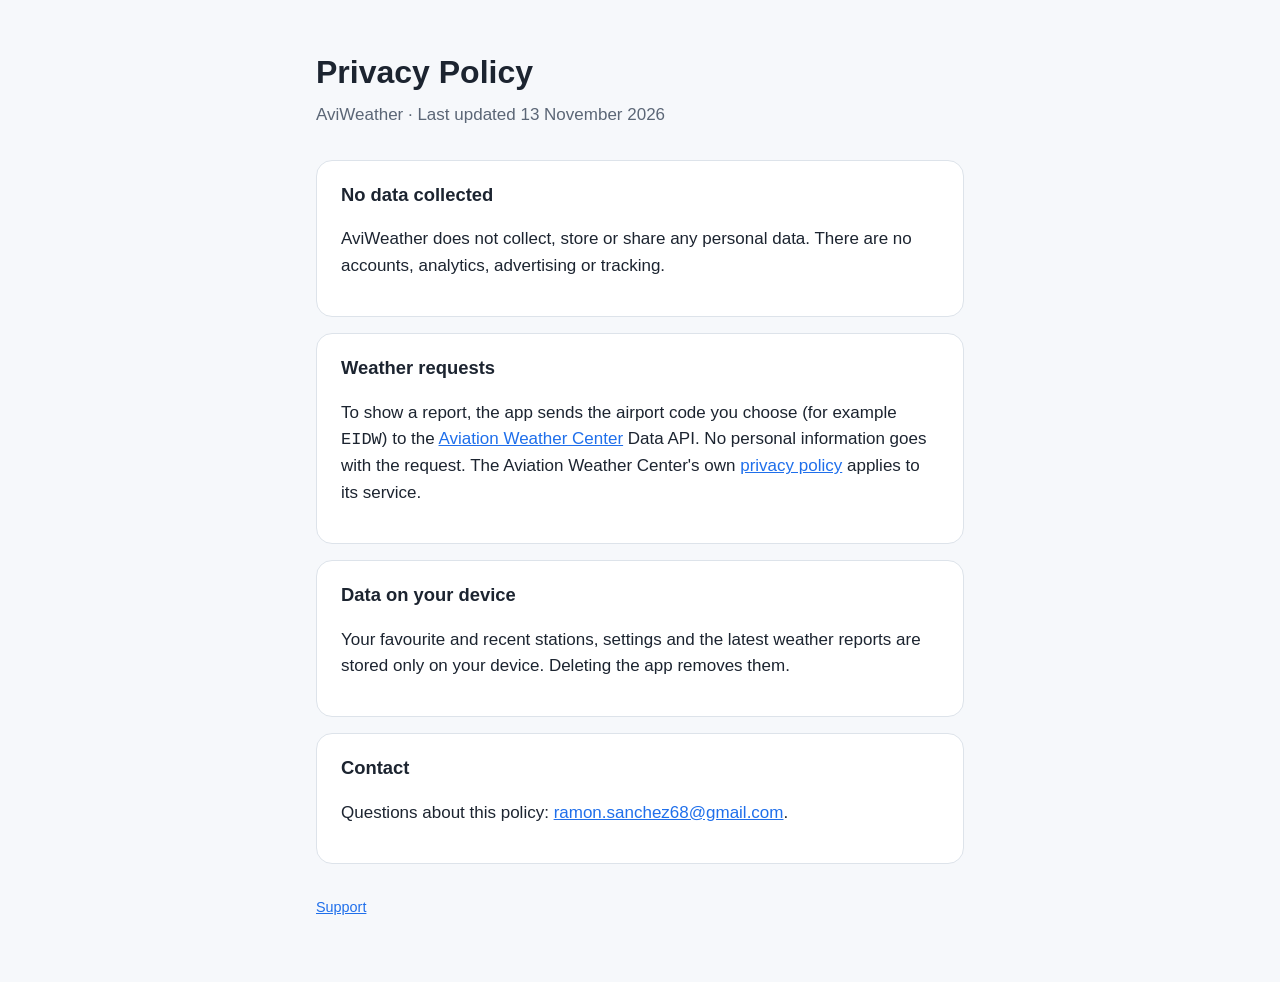
==== privacy.html @ 22522193 "Add AviWeather support and privacy pages" ====
<!doctype html>
<html lang="en">
<head>
  <meta charset="utf-8">
  <meta name="viewport" content="width=device-width, initial-scale=1">
  <title>AviWeather Privacy Policy</title>
  <link rel="stylesheet" href="style.css">
</head>
<body>
<main>
  <header>
    <h1>Privacy Policy</h1>
    <p>AviWeather · Last updated 13 November 2026</p>
  </header>

  <section>
    <h2>No data collected</h2>
    <p>AviWeather does not collect, store or share any personal data. There are no accounts, analytics, advertising or tracking.</p>
  </section>

  <section>
    <h2>Weather requests</h2>
    <p>To show a report, the app sends the airport code you choose (for example <code>EIDW</code>) to the <a href="https://aviationweather.gov">Aviation Weather Center</a> Data API. No personal information goes with the request. The Aviation Weather Center's own <a href="https://www.weather.gov/privacy">privacy policy</a> applies to its service.</p>
  </section>

  <section>
    <h2>Data on your device</h2>
    <p>Your favourite and recent stations, settings and the latest weather reports are stored only on your device. Deleting the app removes them.</p>
  </section>

  <section>
    <h2>Contact</h2>
    <p>Questions about this policy: <a href="mailto:ramon.sanchez68@gmail.com?subject=AviWeather%20privacy">ramon.sanchez68@gmail.com</a>.</p>
  </section>

  <nav><a href="index.html">Support</a></nav>
</main>
</body>
</html>
---- style.css ----
:root {
  --bg: #f6f8fb;
  --surface: #ffffff;
  --text: #1c2430;
  --muted: #5b6676;
  --accent: #1f6feb;
  --border: #dde3ea;
}

@media (prefers-color-scheme: dark) {
  :root {
    --bg: #0f141b;
    --surface: #18202a;
    --text: #e6edf3;
    --muted: #9aa7b6;
    --accent: #58a6ff;
    --border: #2a3441;
  }
}

* { box-sizing: border-box; }

body {
  margin: 0;
  background: var(--bg);
  color: var(--text);
  font: 17px/1.55 -apple-system, BlinkMacSystemFont, "Segoe UI", Roboto, sans-serif;
}

main {
  max-width: 680px;
  margin: 0 auto;
  padding: 48px 16px 64px;
}

header { margin-bottom: 32px; }
header h1 { margin: 0 0 4px; font-size: 2rem; }
header p { margin: 0; color: var(--muted); }

section {
  background: var(--surface);
  border: 1px solid var(--border);
  border-radius: 16px;
  padding: 20px 24px;
  margin-bottom: 16px;
}

h2 { margin: 0 0 8px; font-size: 1.15rem; }
p, li { color: var(--text); }
.muted { color: var(--muted); font-size: 0.9rem; }
a { color: var(--accent); }
nav { margin-top: 32px; color: var(--muted); font-size: 0.9rem; }
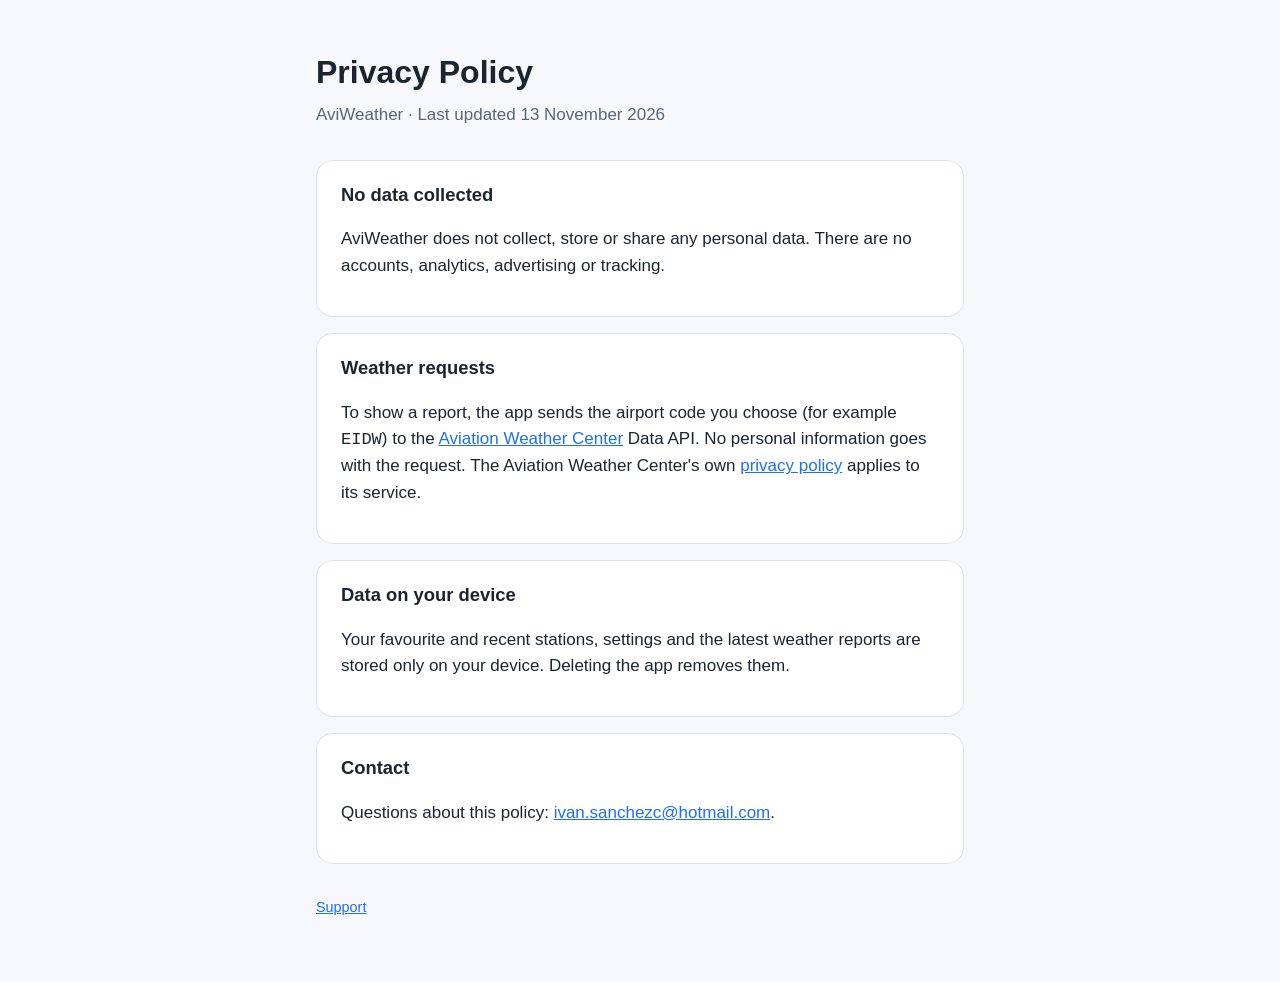
==== commit 08b3fad3: "Use ivan.sanchezc@hotmail.com as contact email" ====
--- a/privacy.html
+++ b/privacy.html
@@ -30,7 +30,7 @@
 
   <section>
     <h2>Contact</h2>
-    <p>Questions about this policy: <a href="mailto:ramon.sanchez68@gmail.com?subject=AviWeather%20privacy">ramon.sanchez68@gmail.com</a>.</p>
+    <p>Questions about this policy: <a href="mailto:ivan.sanchezc@hotmail.com?subject=AviWeather%20privacy">ivan.sanchezc@hotmail.com</a>.</p>
   </section>
 
   <nav><a href="index.html">Support</a></nav>
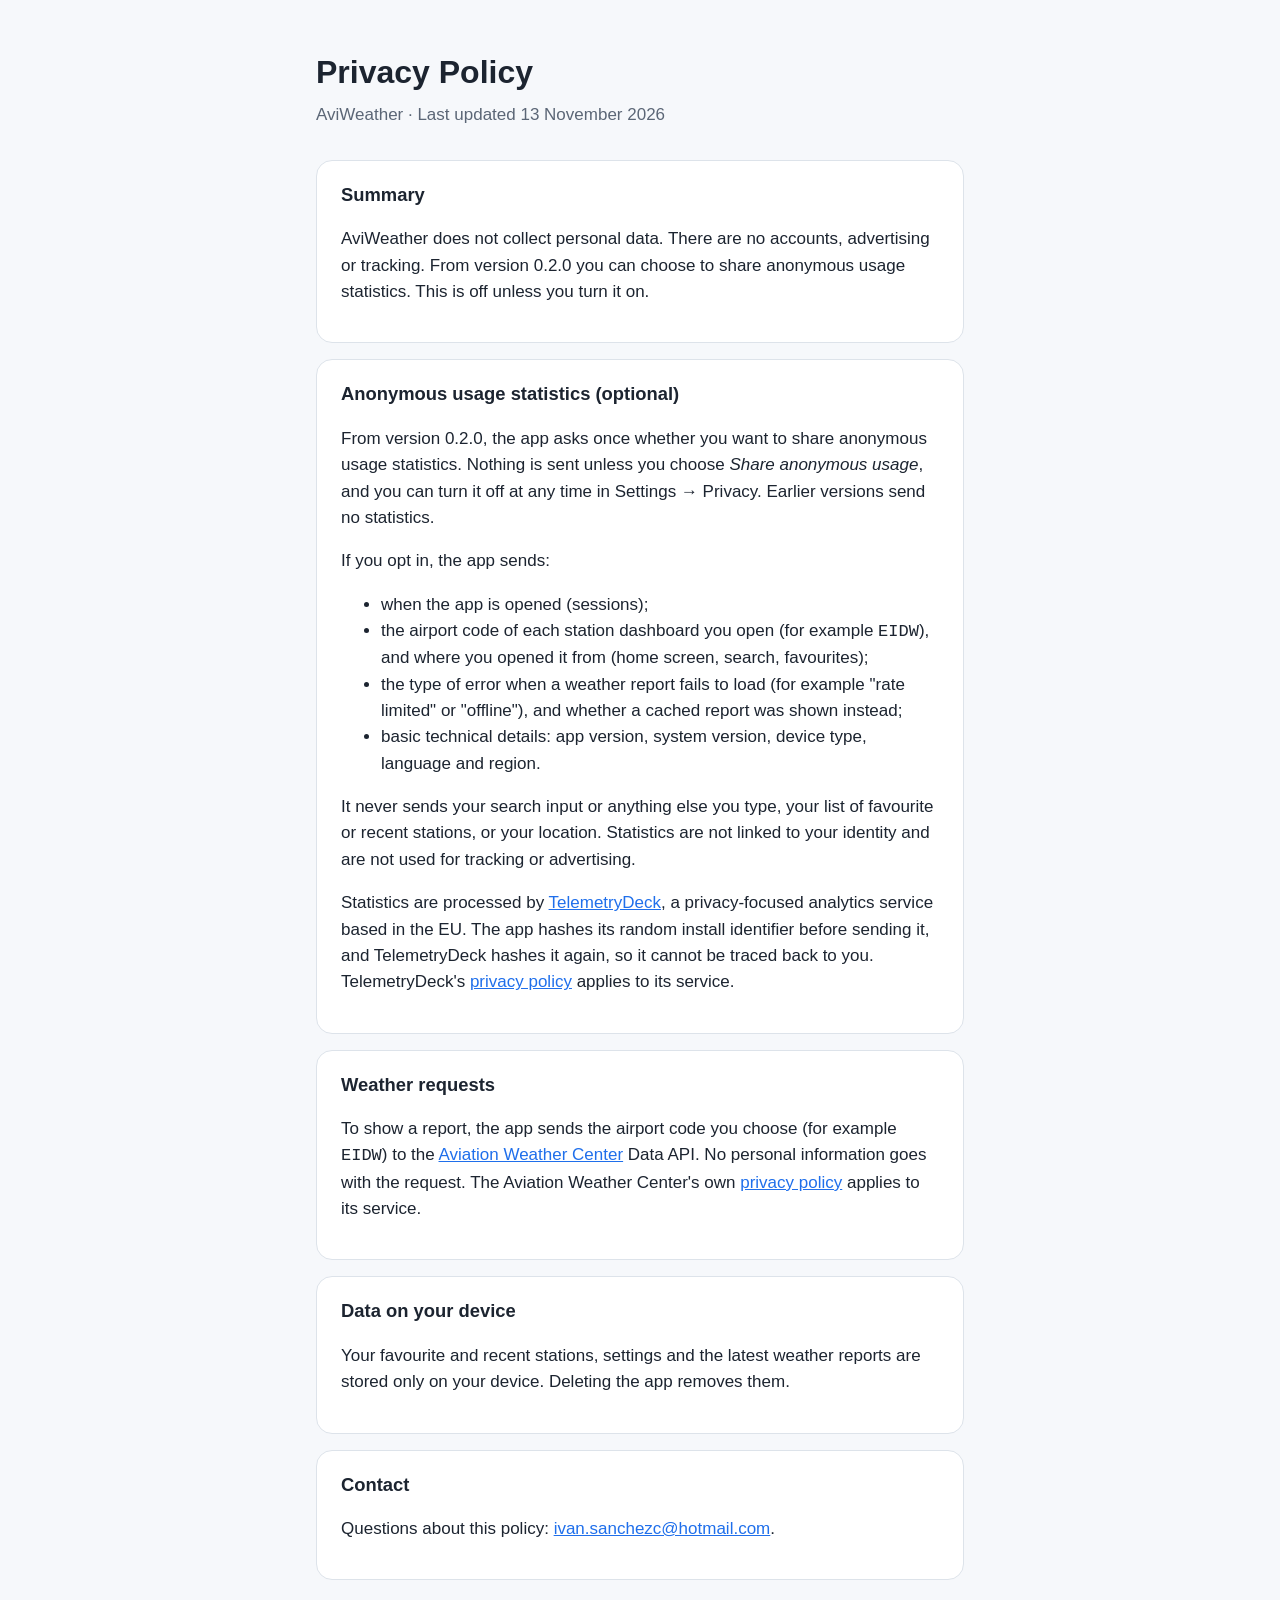
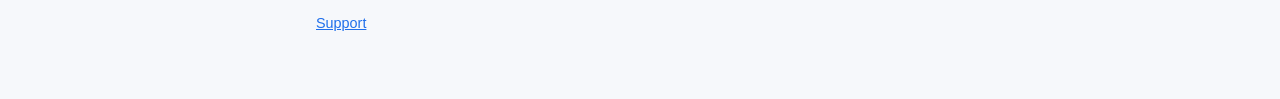
==== commit d6ae560c: "Describe opt-in anonymous analytics from AviWeather 0.2.0" ====
--- a/privacy.html
+++ b/privacy.html
@@ -14,8 +14,22 @@
   </header>
 
   <section>
-    <h2>No data collected</h2>
-    <p>AviWeather does not collect, store or share any personal data. There are no accounts, analytics, advertising or tracking.</p>
+    <h2>Summary</h2>
+    <p>AviWeather does not collect personal data. There are no accounts, advertising or tracking. From version 0.2.0 you can choose to share anonymous usage statistics. This is off unless you turn it on.</p>
+  </section>
+
+  <section>
+    <h2>Anonymous usage statistics (optional)</h2>
+    <p>From version 0.2.0, the app asks once whether you want to share anonymous usage statistics. Nothing is sent unless you choose <em>Share anonymous usage</em>, and you can turn it off at any time in Settings → Privacy. Earlier versions send no statistics.</p>
+    <p>If you opt in, the app sends:</p>
+    <ul>
+      <li>when the app is opened (sessions);</li>
+      <li>the airport code of each station dashboard you open (for example <code>EIDW</code>), and where you opened it from (home screen, search, favourites);</li>
+      <li>the type of error when a weather report fails to load (for example "rate limited" or "offline"), and whether a cached report was shown instead;</li>
+      <li>basic technical details: app version, system version, device type, language and region.</li>
+    </ul>
+    <p>It never sends your search input or anything else you type, your list of favourite or recent stations, or your location. Statistics are not linked to your identity and are not used for tracking or advertising.</p>
+    <p>Statistics are processed by <a href="https://telemetrydeck.com">TelemetryDeck</a>, a privacy-focused analytics service based in the EU. The app hashes its random install identifier before sending it, and TelemetryDeck hashes it again, so it cannot be traced back to you. TelemetryDeck's <a href="https://telemetrydeck.com/privacy/">privacy policy</a> applies to its service.</p>
   </section>
 
   <section>
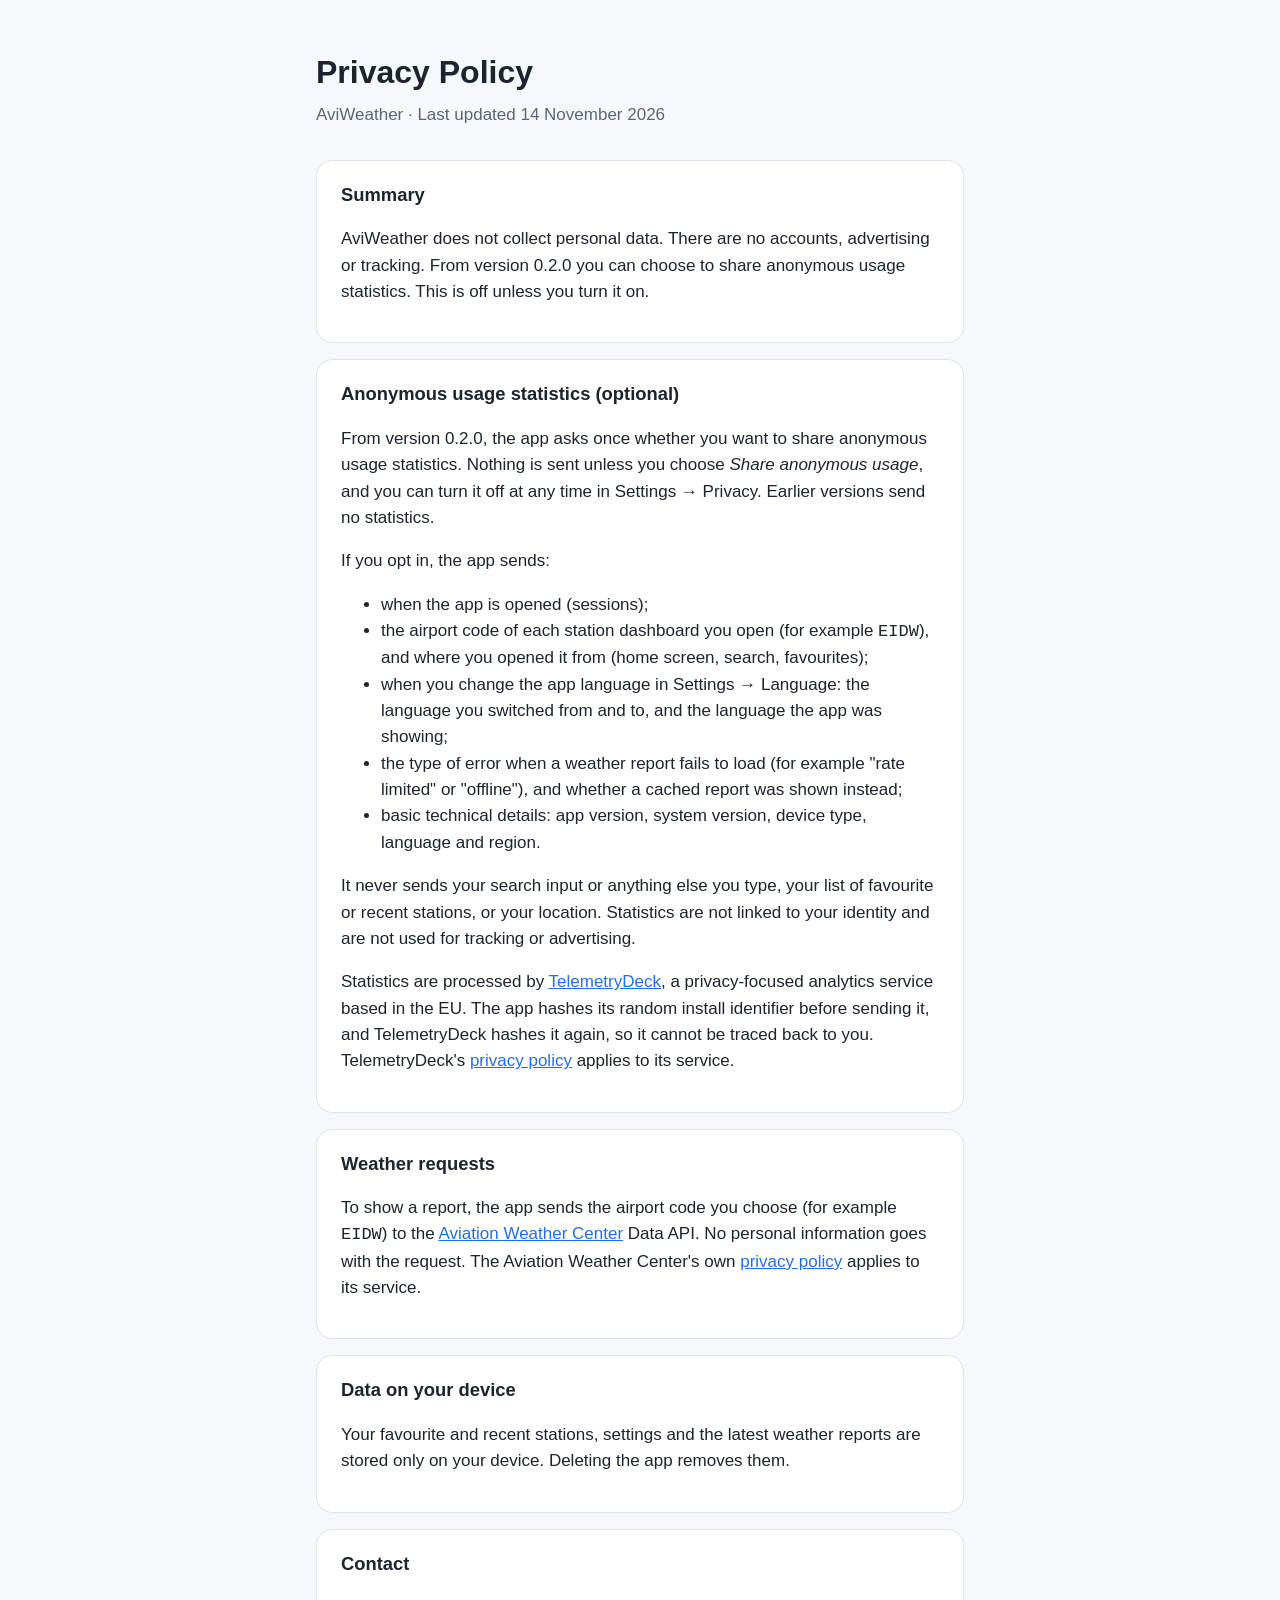
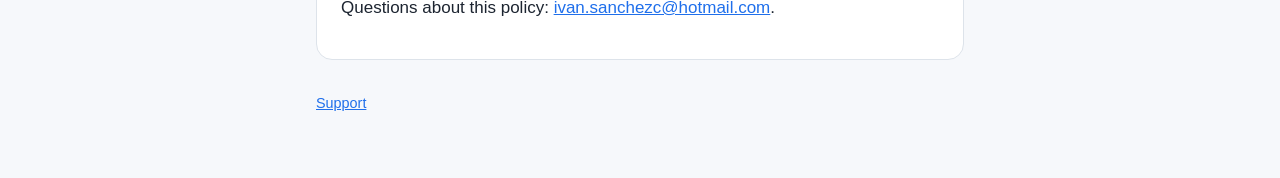
==== commit 6c5bce09: "Describe language-change statistics Co-Authored-By: Claude Opus 5.5 <noreply@anthropic.com>" ====
--- a/privacy.html
+++ b/privacy.html
@@ -10,7 +10,7 @@
 <main>
   <header>
     <h1>Privacy Policy</h1>
-    <p>AviWeather · Last updated 13 November 2026</p>
+    <p>AviWeather · Last updated 14 November 2026</p>
   </header>
 
   <section>
@@ -25,6 +25,7 @@
     <ul>
       <li>when the app is opened (sessions);</li>
       <li>the airport code of each station dashboard you open (for example <code>EIDW</code>), and where you opened it from (home screen, search, favourites);</li>
+      <li>when you change the app language in Settings → Language: the language you switched from and to, and the language the app was showing;</li>
       <li>the type of error when a weather report fails to load (for example "rate limited" or "offline"), and whether a cached report was shown instead;</li>
       <li>basic technical details: app version, system version, device type, language and region.</li>
     </ul>
